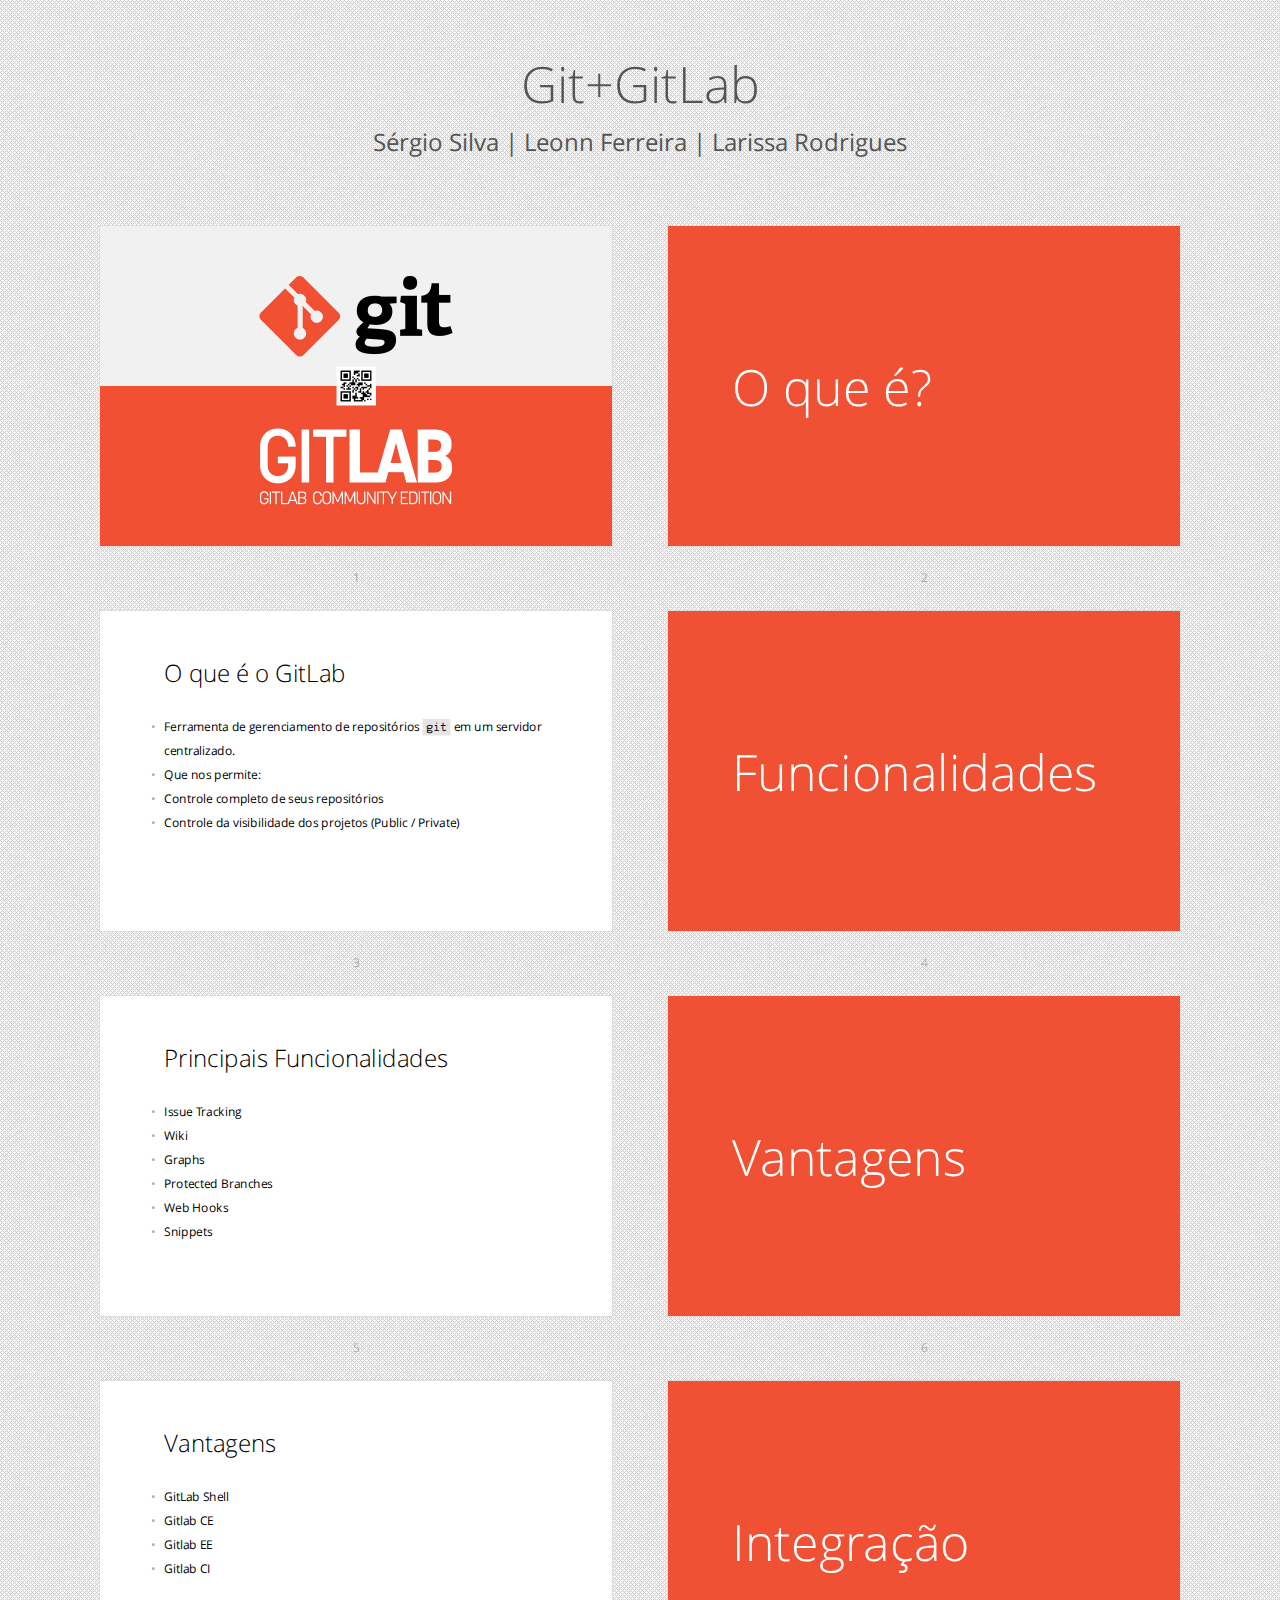
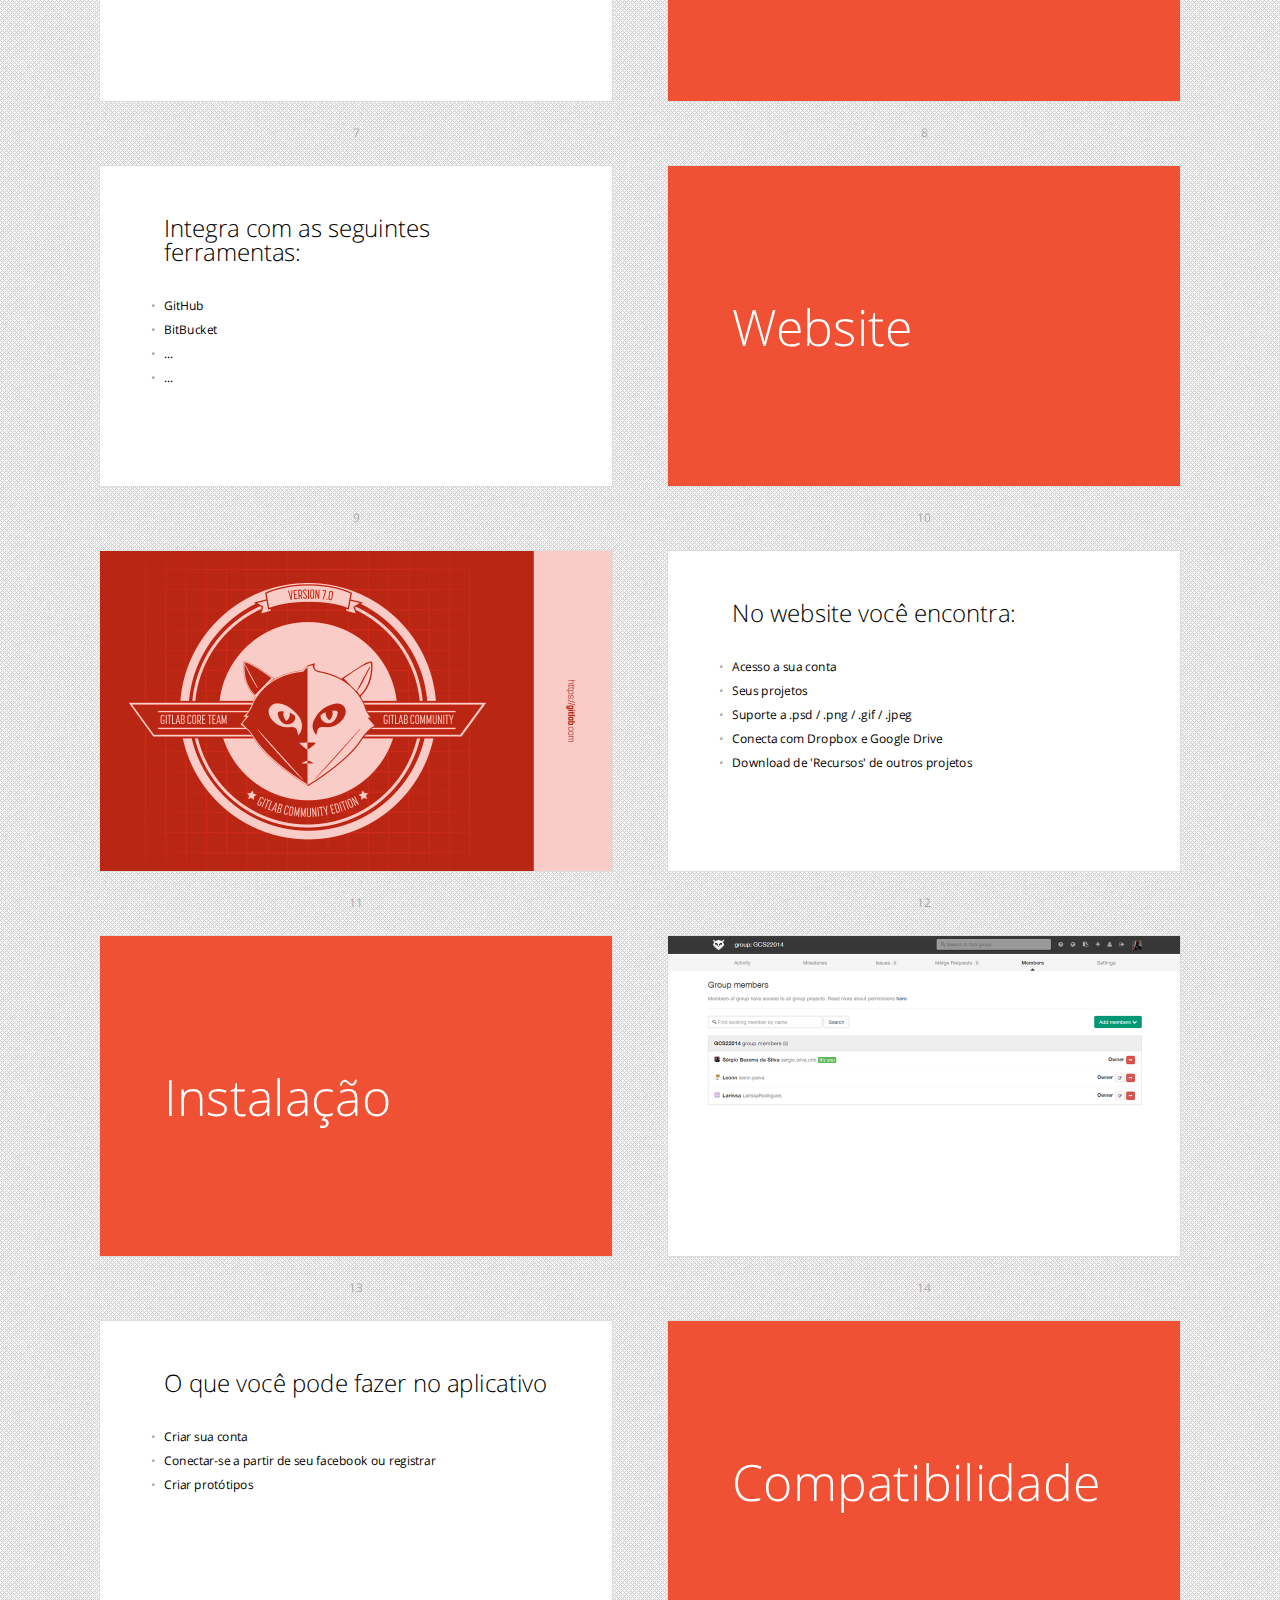
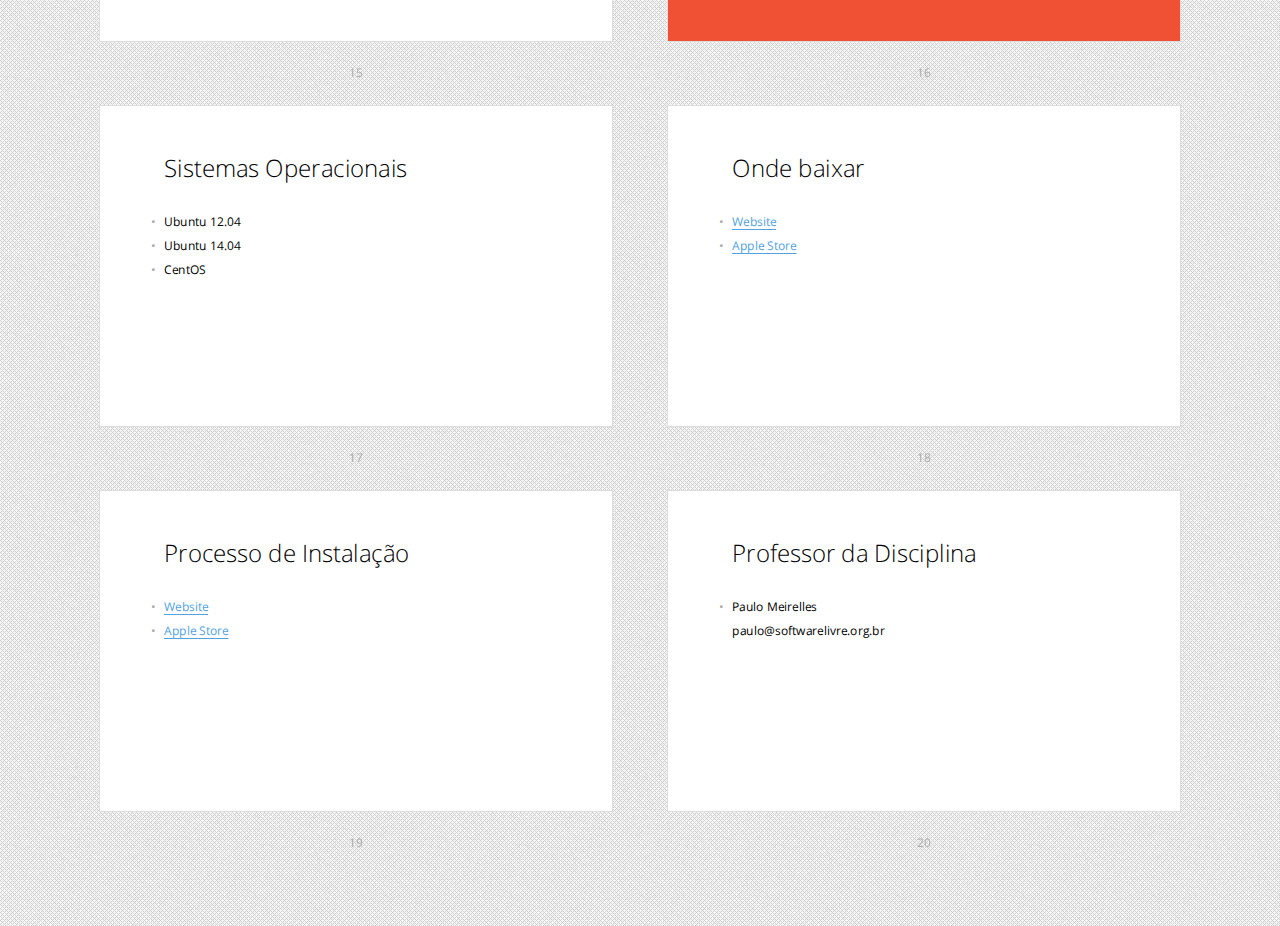
==== SlideApresentacao/shower/themes/bright/index.html @ 1a9dd39c "Slide Presentation" ====
<!DOCTYPE html>
<html lang="en">
<head>
	<title>Git+GitLab</title>
	<meta charset="utf-8">
	<link rel="shortcut icon" href="images/favicon.ico">
	<meta name="viewport" content="width=680, user-scalable=no">
	<meta http-equiv="x-ua-compatible" content="ie=edge">
	<link rel="stylesheet" href="styles/screen.css">
</head>
<body class="list">
	<!--
		Debug class on <body> enables
		cyan grid on slides
		-->
	<header class="caption">
		<h1>Git+GitLab</h1>
		<p>Sérgio Silva | Leonn Ferreira | Larissa Rodrigues</p>
	</header>
	<section class="slide cover" id="Cover">
		<div>
			<img src="pictures/capa_.jpg" alt="Git">
			<!--
				To apply styles to the certain slides
				set slide ID to get needed elements
				-->
			<style>
				#Cover h2 {
					margin:30px 0 0;
					color:#fff;
					text-shadow: 2px 2px 2px #000;
					text-align:center;
					font-size:70px;
					}
				#Cover p {
					margin:10px 0 0;
					text-align:center;
					color:#fff;
					font-style:italic;
					font-size:20px;
					}
				#Cover p a {
					color:#fff;
				}
				
				#Cover .subtitle{
					color:#fff;
					text-shadow: 2px 2px 2px #000;
					font-size:50px;
					font-weight:bold;
					line-height:120%;
				}
				
			</style>
		</div>

	</section>

	<section class="slide shout right" style="background-color:#f05033;"><div>
		<h2>O que é?</h2>
	</div></section>
	
	<section class="slide"><div>
		<h2>O que é o GitLab</h2>
		<ul>
			<li class="next">Ferramenta de gerenciamento de repositórios <code>git</code> em um servidor centralizado.</li>
			<li class="next">Que nos permite:</li>
			<li class="next">Controle completo de seus repositórios</li>
			<li class="next">Controle da visibilidade dos projetos (Public / Private)</li>
		</ul>
	</div></section>

	<section class="slide shout left" style="background-color:#f05033;"><div>
		<h2>Funcionalidades</h2>
	</div></section>

	<section class="slide"><div>
		<h2>Principais Funcionalidades</h2>
		<ul>
			<li>Issue Tracking</li>
			<li>Wiki</li>
			<li>Graphs</li>
			<li>Protected Branches</li>
			<li>Web Hooks</li>
			<li>Snippets</li>
		</ul>
	</div></section>

	<section class="slide shout left" style="background-color:#f05033;"><div>
		<h2>Vantagens</h2>
	</div></section>
	
	<section class="slide"><div>
		<h2>Vantagens</h2>
		<ul>
			<li>GitLab Shell</li>
			<li>Gitlab CE</li>
			<li>Gitlab EE</li>
			<li>Gitlab CI</li>
		</ul>
	</div></section>
	
	<section class="slide shout left" style="background-color:#f05033;"><div>
		<h2>Integração</h2>
	</div></section>
	
	<section class="slide"><div>
		<h2>Integra com as seguintes ferramentas:</h2>
		<ul>
			<li>GitHub</li>
			<li>BitBucket</li>
			<li>...</li>
			<li>...</li>
		</ul>
	</div></section>

	<section class="slide shout left" style="background-color:#f05033;"><div>
		<h2>Website</h2>
	</div></section>

	<section class="slide cover">
		<div>
			<img src="pictures/website.jpg" alt="Website">
		</div>
	</section>

	<section class="slide"><div>
		<h2>No website você encontra:</h2>
		<ul>
			<li class="next">Acesso a sua conta</li>
			<li class="next">Seus projetos</li>
			<li class="next">Suporte a .psd / .png / .gif / .jpeg</li>
			<li class="next">Conecta com Dropbox e Google Drive</li>
			<li class="next">Download de 'Recursos' de outros projetos</li>
		</ul>
	</div></section>

	<section class="slide shout left" style="background-color:#f05033;"><div>
		<h2>Instalação</h2>
	</div></section>

	<section class="slide cover">
		<div>
			<img src="pictures/members_group.jpg" alt="Montagem de time dentro da ferramenta">
		</div>
	</section>
	
	<section class="slide"><div>
		<h2>O que você pode fazer no aplicativo</h2>
		<ul>
			<li class="next">Criar sua conta</li>
			<li class="next">Conectar-se a partir de seu facebook ou registrar</li>
			<li class="next">Criar protótipos</li>
		</ul>
	</div></section>
	
	<section class="slide shout left" style="background-color:#f05033;"><div>
		<h2>Compatibilidade</h2>
	</div></section>

	<section class="slide"><div>
		<h2>Sistemas Operacionais</h2>
		<ul>
			<li class="next">Ubuntu 12.04</li>
			<li class="next">Ubuntu 14.04</li>
			<li class="next">CentOS</li>
		</ul>
	</div></section>

	<section class="slide"><div>
		<h2>Onde baixar</h2>
		<ul>
			<li class="next"><a href="http://marvelapp.com" target="_blank">Website</a></li>
			<li class="next"><a href="https://itunes.apple.com/us/app/marvel-app/id765801658?mt=8" target="_blank">Apple Store</a></li>
		</ul>
	</div></section>
	
	<section class="slide"><div>
		<h2>Processo de Instalação</h2>
		<ul>
			<li class="next"><a href="http://marvelapp.com" target="_blank">Website</a></li>
			<li class="next"><a href="https://itunes.apple.com/us/app/marvel-app/id765801658?mt=8" target="_blank">Apple Store</a></li>
		</ul>
	</div></section>
	
	<section class="slide"><div>
		<h2>Professor da Disciplina</h2>
		<ul>
			<li>Paulo Meirelles</li>
			<span>paulo@softwarelivre.org.br</span>
		</ul>
	</div></section>
	<!--
		To hide progress bar from entire presentation
		just remove “progress” element.
		-->
	<div class="progress"><div></div></div>
	<script src="../../shower.js"></script>
	<!-- Copyright © 2013 Yours Truly, Famous Inc. -->
</body>
</html>
---- SlideApresentacao/shower/themes/bright/styles/screen.css ----
/**
 * Bright theme for Shower HTML presentation engine: github.com/shower/bright
 * Copyright © 2010–2013 Vadim Makeev, pepelsbey.net
 * Licensed under MIT license: github.com/shower/shower/wiki/MIT-License
 */
@font-face{font-family:'Open Sans';src:url(../fonts/OpenSans.woff) format("woff")}@font-face{font-weight:700;font-family:'Open Sans';src:url(../fonts/OpenSans.Bold.woff) format("woff")}@font-face{font-style:italic;font-family:'Open Sans';src:url(../fonts/OpenSans.Italic.woff) format("woff")}@font-face{font-style:italic;font-weight:700;font-family:'Open Sans';src:url(../fonts/OpenSans.Bold.Italic.woff) format("woff")}@font-face{font-family:'Open Sans Light';src:url(../fonts/OpenSans.Light.woff) format("woff")}@font-face{font-family:'Anka Coder';src:url(../fonts/Anka.Coder.woff) format("woff")}@font-face{font-style:italic;font-family:'Anka Coder';src:url(../fonts/Anka.Coder.Italic.woff) format("woff")}html,body,div,span,applet,object,iframe,h1,h2,h3,h4,h5,h6,p,blockquote,pre,a,abbr,acronym,address,big,cite,code,del,dfn,em,img,ins,kbd,q,s,samp,small,strike,strong,sub,sup,tt,var,b,u,i,center,dl,dt,dd,ol,ul,li,fieldset,form,label,legend,table,caption,tbody,tfoot,thead,tr,th,td,article,aside,canvas,details,embed,figure,figcaption,footer,header,hgroup,menu,nav,output,ruby,section,summary,time,mark,audio,video{margin:0;padding:0;border:0;font-size:100%;font:inherit;vertical-align:baseline}article,aside,details,figcaption,figure,footer,header,hgroup,menu,nav,section{display:block}body{line-height:1}ol,ul{list-style:none}blockquote,q{quotes:none}blockquote:before,blockquote:after,q:before,q:after{content:'';content:none}table{border-collapse:collapse;border-spacing:0}body{counter-reset:slide;font:24px/2 'Open Sans',sans-serif}a{text-decoration:none}.caption{display:none;margin:0 0 60px;padding:0 50px 0 0;color:#555}.caption h1{font:50px 'Open Sans Light',sans-serif}.caption a{color:#52a2df}.caption a:hover{border-bottom:.1em solid}.badge{position:absolute;top:0;right:0;display:none;overflow:hidden;visibility:hidden;width:11em;height:11em;line-height:2.5;font-size:15px}.badge a{position:absolute;bottom:50%;right:-50%;left:-50%;visibility:visible;background:#52a2df;color:#FFF;text-align:center;-webkit-transform-origin:50% 100%;-ms-transform-origin:50% 100%;transform-origin:50% 100%;-webkit-transform:rotate(45deg)translateY(-1em);-ms-transform:rotate(45deg)translateY(-1em);transform:rotate(45deg)translateY(-1em)}.slide{position:relative;width:1024px;height:640px;background:#FFF;color:#000;-webkit-print-color-adjust:exact;-webkit-text-size-adjust:none;-moz-text-size-adjust:none;-ms-text-size-adjust:none}.slide:after{position:absolute;right:0;bottom:45px;left:0;color:#AAA;counter-increment:slide;content:counter(slide);text-align:center;line-height:1}.slide>div{position:absolute;top:0;left:0;overflow:hidden;padding:100px 96px 0 128px;width:800px;height:540px}.debug .slide{background-image:url(../images/grid-16x10.svg)}.slide h2{margin:0 0 58px;font:48px/1 'Open Sans Light',sans-serif}.slide p{margin:0 0 48px}.slide a{border-bottom:.1em solid;color:#52a2df}.slide b,.slide strong{font-weight:700}.slide i,.slide em{font-style:italic}.slide kbd,.slide code,.slide samp{padding:2px 7px;background:rgba(0,0,0,.1);-moz-tab-size:4;-o-tab-size:4;tab-size:4;line-height:1;font-family:'Anka Coder',monospace}.slide blockquote{font-style:italic}.slide blockquote:before{position:absolute;margin:-50px 0 0 -100px;color:#DDD;content:'\201C';line-height:1;font-size:200px}.slide blockquote+figcaption{margin:-48px 0 48px;font-style:italic;font-weight:700}.slide ol,.slide ul{margin:0 0 48px;counter-reset:list}.slide ol li,.slide ul li{text-indent:-2em}.slide ol li:before,.slide ul li:before{display:inline-block;width:2em;color:#AAA;text-align:right}.slide ol ol,.slide ol ul,.slide ul ol,.slide ul ul{margin:0 0 0 2em}.slide ul>li:before{content:'\2022\00A0\00A0\2009'}.slide ul>li:lang(ru):before{content:'\2014\00A0\2009'}.slide ol>li:before{counter-increment:list;content:counter(list)".\00A0\2009"}.slide pre{margin:0 0 45px;padding:3px 0 0;counter-reset:code;white-space:normal}.slide pre code{display:block;padding:0;background:0 0;white-space:pre;line-height:2}.slide pre code:before{position:absolute;margin-left:-50px;color:#AAA;counter-increment:code;content:counter(code,decimal-leading-zero)"."}.slide pre code:only-child:before{content:''}.slide pre mark{background:0 0;color:#52a2df;font-style:normal}.slide pre mark.important{padding:3px 7px 0;background:#52a2df;color:#FFF}.slide pre mark.comment{color:#AAA}.slide table{margin:0 0 50px;width:100%;border-collapse:collapse;border-spacing:0}.slide table th,.slide table td{background:url("[data-uri]") 0 100% repeat-x}.slide table th{text-align:left;font-weight:700}.slide table.striped tr:nth-child(even){background:#f1f7fc}.slide.cover,.slide.shout{z-index:1}.slide.cover:after,.slide.shout:after{content:''}.slide.cover{background:#000}.slide.cover img,.slide.cover svg,.slide.cover video,.slide.cover object,.slide.cover canvas,.slide.cover iframe{position:absolute;top:0;left:0;z-index:-1}.slide.cover.w img,.slide.cover.w svg,.slide.cover.w video,.slide.cover.w object,.slide.cover.w canvas,.slide.cover.w iframe{top:50%;width:100%;-webkit-transform:translateY(-50%);-ms-transform:translateY(-50%);transform:translateY(-50%)}.slide.cover.h img,.slide.cover.h svg,.slide.cover.h video,.slide.cover.h object,.slide.cover.h canvas,.slide.cover.h iframe{left:50%;height:100%;-webkit-transform:translateX(-50%);-ms-transform:translateX(-50%);transform:translateX(-50%)}.slide.cover.w.h img,.slide.cover.w.h svg,.slide.cover.w.h video,.slide.cover.w.h object,.slide.cover.w.h canvas,.slide.cover.w.h iframe{top:0;left:0;-webkit-transform:none;-ms-transform:none;transform:none}.slide.shout{background:#52a2df}.slide.shout h2{position:absolute;top:50%;left:128px;right:96px;color:#FFF;font-size:100px;-webkit-transform:translateY(-50%);-ms-transform:translateY(-50%);transform:translateY(-50%)}.slide.shout h2 a{border-bottom:none;color:#FFF}.slide .place{position:absolute;top:50%;left:50%;-webkit-transform:translate(-50%,-50%);-ms-transform:translate(-50%,-50%);transform:translate(-50%,-50%)}.slide .place.t.l,.slide .place.t.r,.slide .place.b.r,.slide .place.b.l{-webkit-transform:none;-ms-transform:none;transform:none}.slide .place.t,.slide .place.b{-webkit-transform:translate(-50%,0);-ms-transform:translate(-50%,0);transform:translate(-50%,0)}.slide .place.l,.slide .place.r{-webkit-transform:translate(0,-50%);-ms-transform:translate(0,-50%);transform:translate(0,-50%)}.slide .place.t,.slide .place.t.l,.slide .place.t.r{top:0}.slide .place.r{right:0;left:auto}.slide .place.b,.slide .place.b.r,.slide .place.b.l{top:auto;bottom:0}.slide .place.l{left:0}.slide footer{position:absolute;left:0;right:0;bottom:-640px;z-index:1;display:none;padding:20px 96px 20px 128px;background:#fafac4;-webkit-box-shadow:0 0 0 2px rgba(0,0,0,.05);box-shadow:0 0 0 2px rgba(0,0,0,.05);-webkit-transition:bottom .3s;transition:bottom .3s}.slide:hover footer{bottom:0}@media screen{.list{position:absolute;clip:rect(0,auto,auto,0);padding:50px 0 50px 50px;background:#e2e2e2 url(../images/mesh.png) 50% 0;text-align:center}.list .caption,.list .badge{display:block}.list .slide{position:relative;top:270px;display:inline-block;margin:-270px -462px 0 0;text-align:left;-webkit-transform-origin:0 0;-ms-transform-origin:0 0;transform-origin:0 0;-webkit-transform:scale(.5);-ms-transform:scale(.5);transform:scale(.5)}.list .slide:before{position:absolute;top:0;left:0;z-index:-1;width:512px;height:320px;-webkit-box-shadow:0 0 0 1px #DDD;box-shadow:0 0 0 1px #DDD;content:'';-webkit-transform-origin:0 0;-ms-transform-origin:0 0;transform-origin:0 0;-webkit-transform:scale(2);-ms-transform:scale(2);transform:scale(2)}.list .slide:after{top:100%;bottom:auto;padding-top:50px}.list .slide:hover:before{-webkit-box-shadow:0 0 0 1px #eee,0 0 0 12px rgba(255,255,255,.5);box-shadow:0 0 0 1px #eee,0 0 0 12px rgba(255,255,255,.5)}.list .slide:target:before{-webkit-box-shadow:0 0 10px 0 #3c96db,0 0 0 12px #52a2df;box-shadow:0 0 10px 0 #3c96db,0 0 0 12px #52a2df}.list .slide:target:after{color:#52a2df}.list .slide>div:before{position:absolute;top:0;right:0;bottom:0;left:0;z-index:2;content:''}.list .slide.cover:after,.list .slide.shout:after{content:counter(slide)}.list .slide footer{display:block}.full{position:absolute;top:50%;left:50%;overflow:hidden;margin:-320px 0 0 -512px;width:1024px;height:640px;background:#000}.full .slide{position:absolute;top:0;left:0;margin-left:150%}.full .slide .next{visibility:hidden}.full .slide .next.active{visibility:visible}.full .slide:target{margin:0}.full .slide.shout.right h2,.full .slide.shout.up h2{opacity:0;-webkit-transition:all .4s ease-out;transition:all .4s ease-out}.full .slide.shout.right:target h2,.full .slide.shout.up:target h2{opacity:1;-webkit-transform:translateX(0)translateY(-50%);-ms-transform:translateX(0)translateY(-50%);transform:translateX(0)translateY(-50%)}.full .slide.shout.right h2{-webkit-transform:translateX(-100%)translateY(-50%);-ms-transform:translateX(-100%)translateY(-50%);transform:translateX(-100%)translateY(-50%)}.full .slide.shout.up h2{-webkit-transform:translateX(0)translateY(100%);-ms-transform:translateX(0)translateY(100%);transform:translateX(0)translateY(100%)}.full .progress{position:absolute;right:0;bottom:0;left:0;z-index:1}.full .progress div{position:absolute;left:0;bottom:0;width:0;height:8px;background:#52a2df;-webkit-transition:width .2s linear;transition:width .2s linear}}@media screen and (-webkit-min-device-pixel-ratio:2),screen and (min-resolution:192dpi){.list{background-image:url(../images/mesh@2x.png);-webkit-background-size:256px;background-size:256px}}@media screen and (max-width:1180px){.list .slide{top:430px;margin:-430px -718px 0 0;-webkit-transform:scale(.25);-ms-transform:scale(.25);transform:scale(.25)}}@media screen and (max-width:1180px){.list .slide:before{width:256px;height:160px;-webkit-transform:scale(4);-ms-transform:scale(4);transform:scale(4)}}@media screen and (max-width:1180px){.list .slide:after{width:512px;-webkit-transform-origin:0 0;-ms-transform-origin:0 0;transform-origin:0 0;-webkit-transform:scale(2);-ms-transform:scale(2);transform:scale(2)}}@page{margin:0;size:1024px 640px}
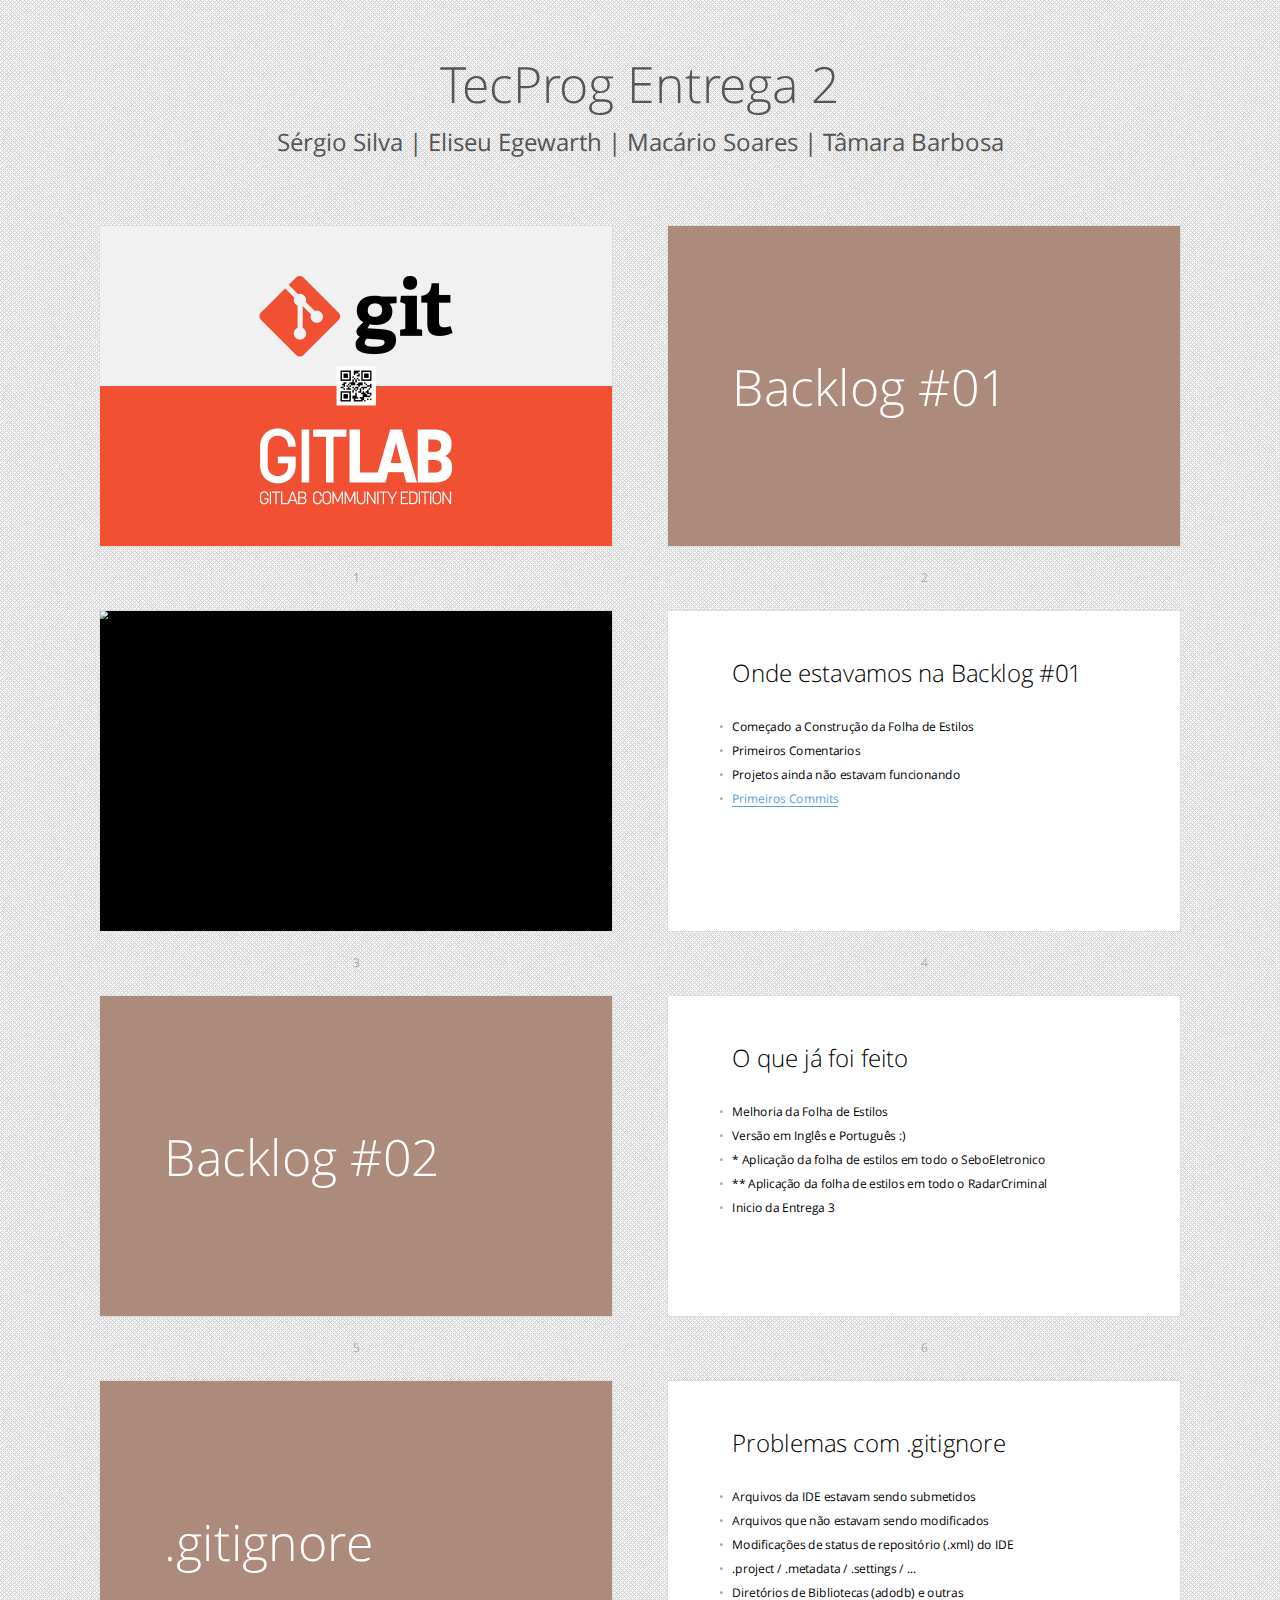
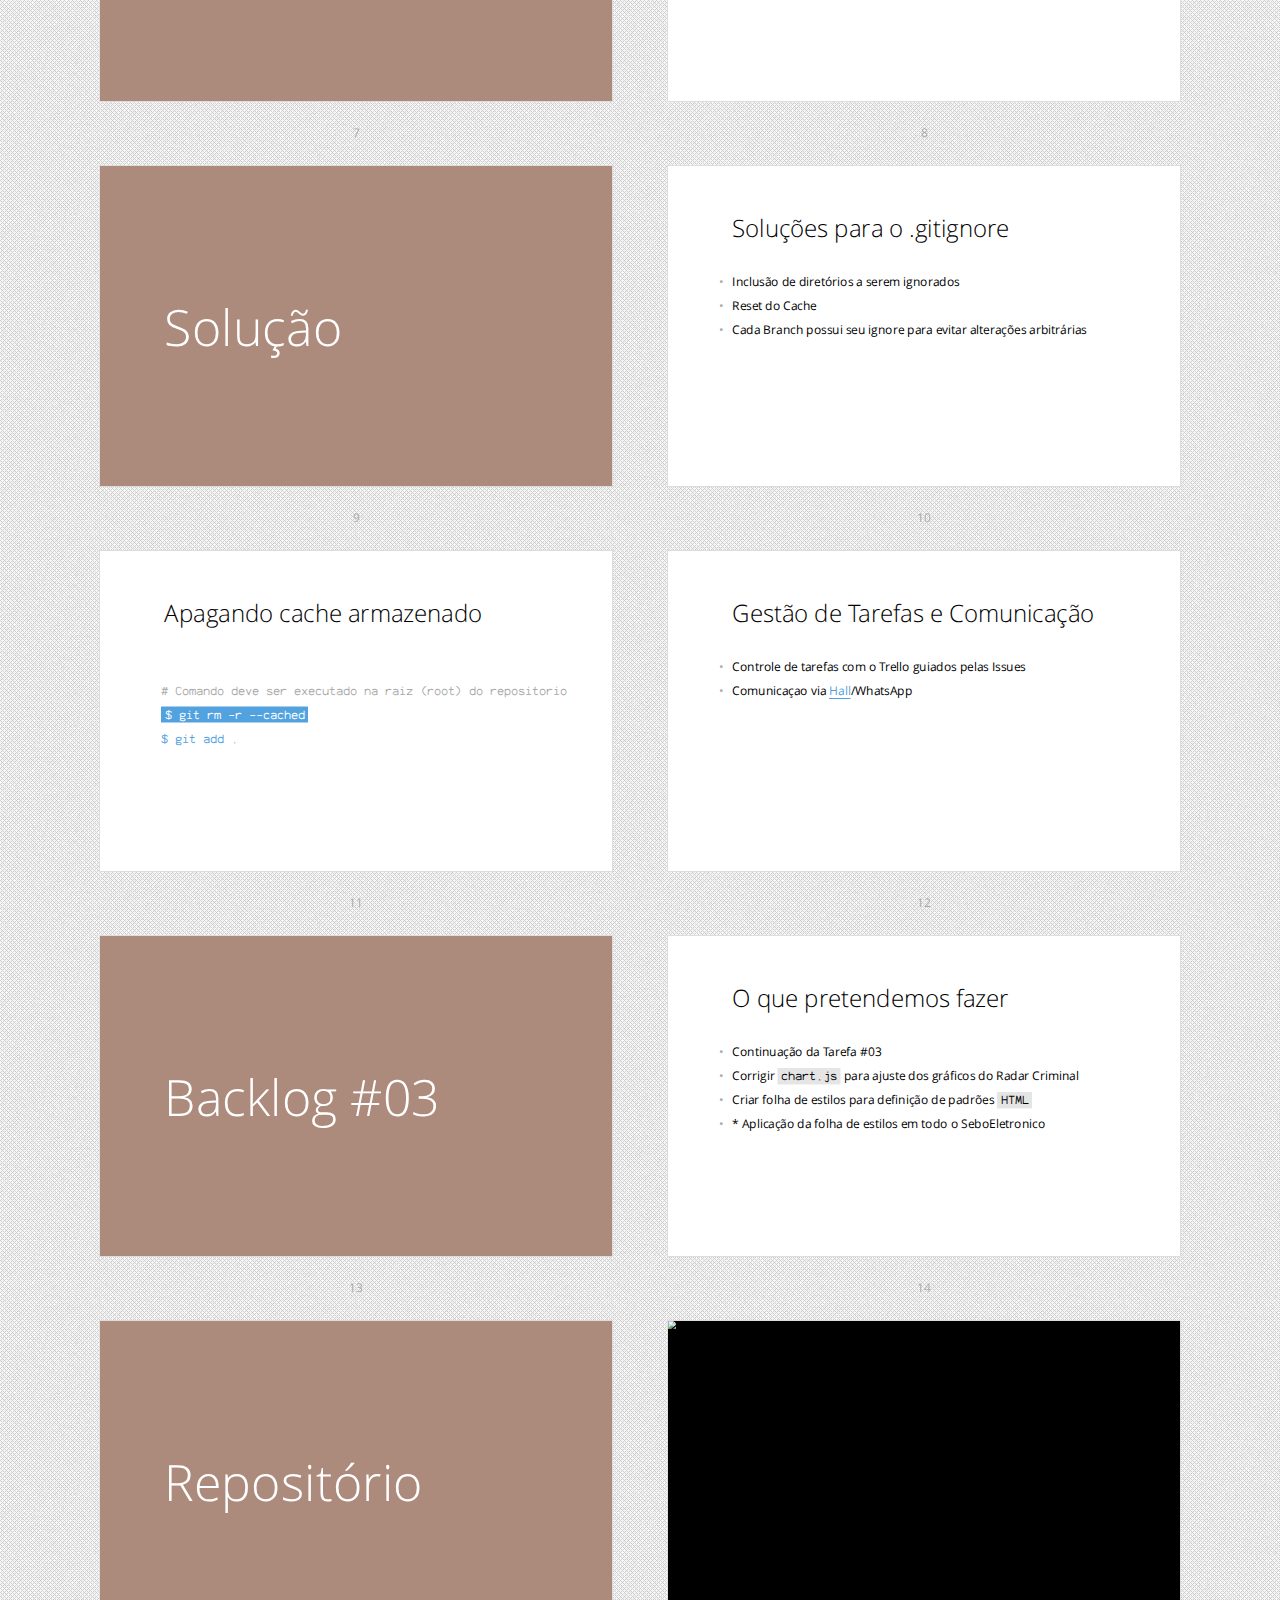
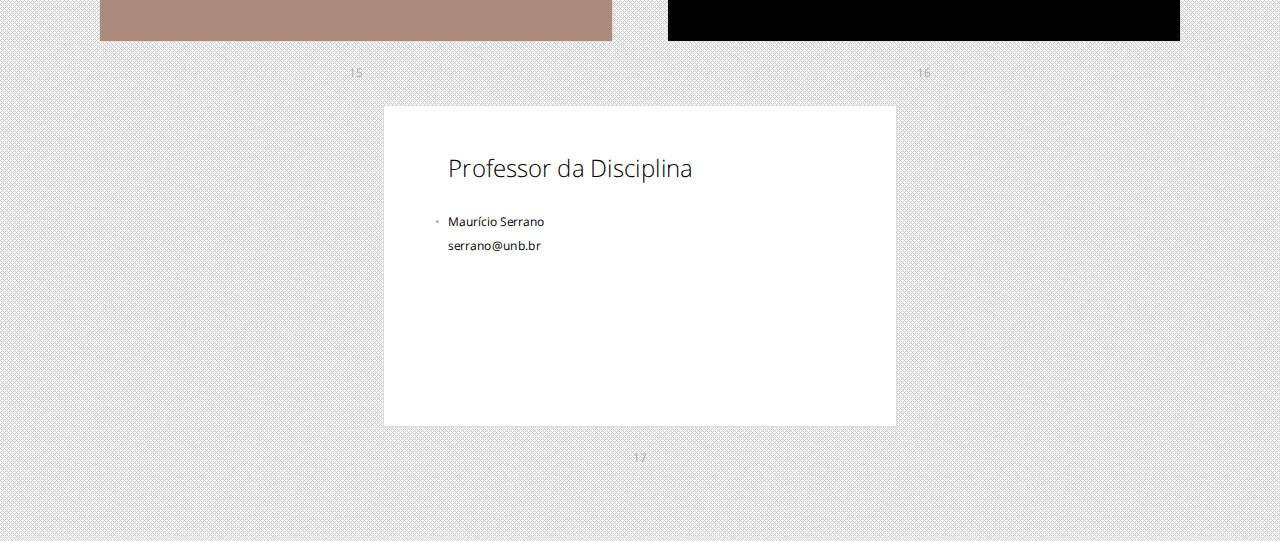
==== commit 09c71a06: "Modificacoes Slide Final da apresentacao" ====
--- a/SlideApresentacao/shower/themes/bright/index.html
+++ b/SlideApresentacao/shower/themes/bright/index.html
@@ -1,7 +1,7 @@
 <!DOCTYPE html>
 <html lang="en">
 <head>
-	<title>Git+GitLab</title>
+	<title>TecProg Entrega 2</title>
 	<meta charset="utf-8">
 	<link rel="shortcut icon" href="images/favicon.ico">
 	<meta name="viewport" content="width=680, user-scalable=no">
@@ -14,8 +14,8 @@
 		cyan grid on slides
 		-->
 	<header class="caption">
-		<h1>Git+GitLab</h1>
-		<p>Sérgio Silva | Leonn Ferreira | Larissa Rodrigues</p>
+		<h1>TecProg Entrega 2</h1>
+		<p>Sérgio Silva | Eliseu Egewarth | Macário Soares | Tâmara Barbosa</p>
 	</header>
 	<section class="slide cover" id="Cover">
 		<div>
@@ -56,138 +56,117 @@
 
 	</section>
 
-	<section class="slide shout right" style="background-color:#f05033;"><div>
-		<h2>O que é?</h2>
+	<section class="slide shout right" style="background-color:#ac8a7c;"><div>
+		<h2>Backlog #01</h2>
+	</div></section>
+	
+	<section class="slide cover">
+		<div>
+			<img src="images/entrega_1.png" alt="Commits Primeira Semana">
+		</div>
+	</section>
+	
+	<section class="slide"><div>
+		<h2>Onde estavamos na Backlog #01</h2>
+		<ul>
+			<li class="next">Começado a Construção da Folha de Estilos</li>
+			<li class="next">Primeiros Comentarios</li>
+			<li class="next">Projetos ainda não estavam funcionando</li>
+			<li class="next"><a href="https://github.com/TecProg22014/TecProg2014-2/graphs/contributors?from=2014-08-17&to=2014-08-28&type=c" target="_blank">Primeiros Commits</a></li>
+		</ul>
+	</div></section>
+
+	<section class="slide shout left" style="background-color:#ac8a7c;"><div>
+		<h2>Backlog #02</h2>
+	</div></section>
+
+	<section class="slide"><div>
+		<h2>O que já foi feito</h2>
+		<ul>
+			<li class="next">Melhoria da Folha de Estilos</li>
+			<li class="next">Versão em Inglês e Português :)</li>
+			<li class="next">* Aplicação da folha de estilos em todo o SeboEletronico</li>
+			<li class="next">** Aplicação da folha de estilos em todo o RadarCriminal</li>
+			<li class="next">Inicio da Entrega 3</li>
+		</ul>
+	</div></section>
+
+	<section class="slide shout left" style="background-color:#ac8a7c;"><div>
+		<h2>.gitignore</h2>
 	</div></section>
 	
 	<section class="slide"><div>
-		<h2>O que é o GitLab</h2>
+		<h2>Problemas com .gitignore</h2>
 		<ul>
-			<li class="next">Ferramenta de gerenciamento de repositórios <code>git</code> em um servidor centralizado.</li>
-			<li class="next">Que nos permite:</li>
-			<li class="next">Controle completo de seus repositórios</li>
-			<li class="next">Controle da visibilidade dos projetos (Public / Private)</li>
+			<li class="next">Arquivos da IDE estavam sendo submetidos</li>
+			<li class="next">Arquivos que não estavam sendo modificados</li>
+			<li class="next">Modificações de status de repositório (.xml) do IDE</li>
+			<li class="next">.project / .metadata / .settings / ...</li>
+			<li class="next">Diretórios de Bibliotecas (adodb) e outras</li>
+		</ul>
+	</div></section>
+	
+	<section class="slide shout left" style="background-color:#ac8a7c;"><div>
+		<h2>Solução</h2>
+	</div></section>
+	
+	<section class="slide"><div>
+		<h2>Soluções para o .gitignore</h2>
+		<ul>
+			<li class="next">Inclusão de diretórios a serem ignorados</li>
+			<li class="next">Reset do Cache</li>
+			<li class="next">Cada Branch possui seu ignore para evitar alterações arbitrárias</li>
+		</ul>
+	</div></section>
+	
+	<section class="slide"><div>
+		<h2>Apagando cache armazenado</h2>
+		<pre style="margin-left:-230px;">
+			<code>
+				<mark class="comment">&#35; Comando deve ser executado na raiz (root) do repositorio</mark>
+				<mark class="important">&#36; git rm -r --cached</mark>
+				<mark>&#36; git add .</mark>
+			</code>
+		</pre>
+	</div></section>
+	
+	<section class="slide"><div>
+		<h2>Gestão de Tarefas e Comunicação</h2>
+		<ul>
+			<li class="next">Controle de tarefas com o Trello guiados pelas Issues</li>
+			<li class="next">Comunicaçao via <a href="https://hall.com" target="_blank">Hall</a>/WhatsApp</li>
+		</ul>
+	</div></section>
+	
+	<section class="slide shout left" style="background-color:#ac8a7c;"><div>
+		<h2>Backlog #03</h2>
+	</div></section>
+
+	<section class="slide"><div>
+		<h2>O que pretendemos fazer</h2>
+		<ul>
+			<li class="next">Continuação da Tarefa #03</li>
+			<li class="next">Corrigir <code>chart.js</code> para ajuste dos gráficos do Radar Criminal</li>
+			<li class="next">Criar folha de estilos para definição de padrões <code>HTML</code></li>
+			<li class="next">* Aplicação da folha de estilos em todo o SeboEletronico</li>
 		</ul>
 	</div></section>
 
-	<section class="slide shout left" style="background-color:#f05033;"><div>
-		<h2>Funcionalidades</h2>
-	</div></section>
-
-	<section class="slide"><div>
-		<h2>Principais Funcionalidades</h2>
-		<ul>
-			<li>Issue Tracking</li>
-			<li>Wiki</li>
-			<li>Graphs</li>
-			<li>Protected Branches</li>
-			<li>Web Hooks</li>
-			<li>Snippets</li>
-		</ul>
-	</div></section>
-
-	<section class="slide shout left" style="background-color:#f05033;"><div>
-		<h2>Vantagens</h2>
-	</div></section>
-	
-	<section class="slide"><div>
-		<h2>Vantagens</h2>
-		<ul>
-			<li>GitLab Shell</li>
-			<li>Gitlab CE</li>
-			<li>Gitlab EE</li>
-			<li>Gitlab CI</li>
-		</ul>
-	</div></section>
-	
-	<section class="slide shout left" style="background-color:#f05033;"><div>
-		<h2>Integração</h2>
-	</div></section>
-	
-	<section class="slide"><div>
-		<h2>Integra com as seguintes ferramentas:</h2>
-		<ul>
-			<li>GitHub</li>
-			<li>BitBucket</li>
-			<li>...</li>
-			<li>...</li>
-		</ul>
-	</div></section>
-
-	<section class="slide shout left" style="background-color:#f05033;"><div>
-		<h2>Website</h2>
+	<section class="slide shout left" style="background-color:#ac8a7c;"><div>
+		<h2>Repositório</h2>
 	</div></section>
 
 	<section class="slide cover">
 		<div>
-			<img src="pictures/website.jpg" alt="Website">
-		</div>
-	</section>
-
-	<section class="slide"><div>
-		<h2>No website você encontra:</h2>
-		<ul>
-			<li class="next">Acesso a sua conta</li>
-			<li class="next">Seus projetos</li>
-			<li class="next">Suporte a .psd / .png / .gif / .jpeg</li>
-			<li class="next">Conecta com Dropbox e Google Drive</li>
-			<li class="next">Download de 'Recursos' de outros projetos</li>
-		</ul>
-	</div></section>
-
-	<section class="slide shout left" style="background-color:#f05033;"><div>
-		<h2>Instalação</h2>
-	</div></section>
-
-	<section class="slide cover">
-		<div>
-			<img src="pictures/members_group.jpg" alt="Montagem de time dentro da ferramenta">
+			<img src="images/status_atual.png" alt="Repositório do GitHub">
 		</div>
 	</section>
 	
 	<section class="slide"><div>
-		<h2>O que você pode fazer no aplicativo</h2>
-		<ul>
-			<li class="next">Criar sua conta</li>
-			<li class="next">Conectar-se a partir de seu facebook ou registrar</li>
-			<li class="next">Criar protótipos</li>
-		</ul>
-	</div></section>
-	
-	<section class="slide shout left" style="background-color:#f05033;"><div>
-		<h2>Compatibilidade</h2>
-	</div></section>
-
-	<section class="slide"><div>
-		<h2>Sistemas Operacionais</h2>
-		<ul>
-			<li class="next">Ubuntu 12.04</li>
-			<li class="next">Ubuntu 14.04</li>
-			<li class="next">CentOS</li>
-		</ul>
-	</div></section>
-
-	<section class="slide"><div>
-		<h2>Onde baixar</h2>
-		<ul>
-			<li class="next"><a href="http://marvelapp.com" target="_blank">Website</a></li>
-			<li class="next"><a href="https://itunes.apple.com/us/app/marvel-app/id765801658?mt=8" target="_blank">Apple Store</a></li>
-		</ul>
-	</div></section>
-	
-	<section class="slide"><div>
-		<h2>Processo de Instalação</h2>
-		<ul>
-			<li class="next"><a href="http://marvelapp.com" target="_blank">Website</a></li>
-			<li class="next"><a href="https://itunes.apple.com/us/app/marvel-app/id765801658?mt=8" target="_blank">Apple Store</a></li>
-		</ul>
-	</div></section>
-	
-	<section class="slide"><div>
 		<h2>Professor da Disciplina</h2>
 		<ul>
-			<li>Paulo Meirelles</li>
-			<span>paulo@softwarelivre.org.br</span>
+			<li>Maurício Serrano</li>
+			<span>serrano@unb.br</span>
 		</ul>
 	</div></section>
 	<!--
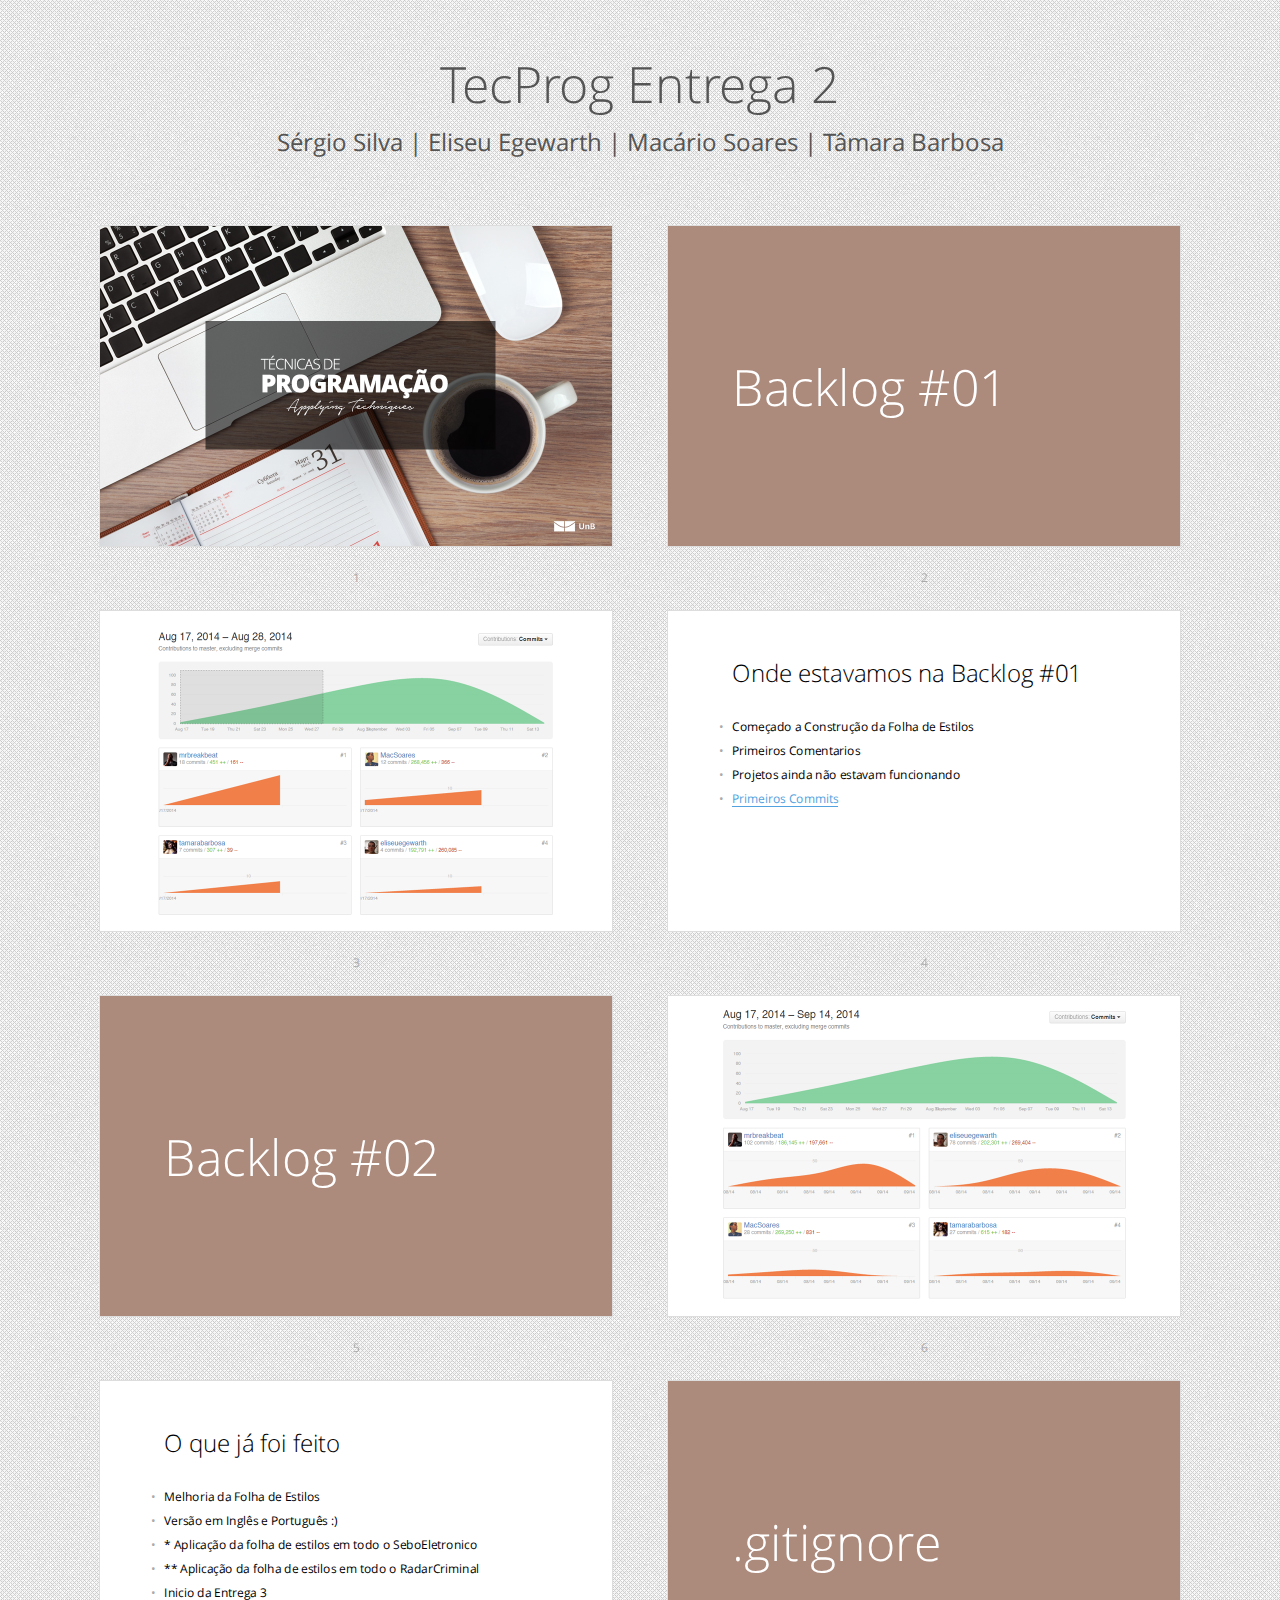
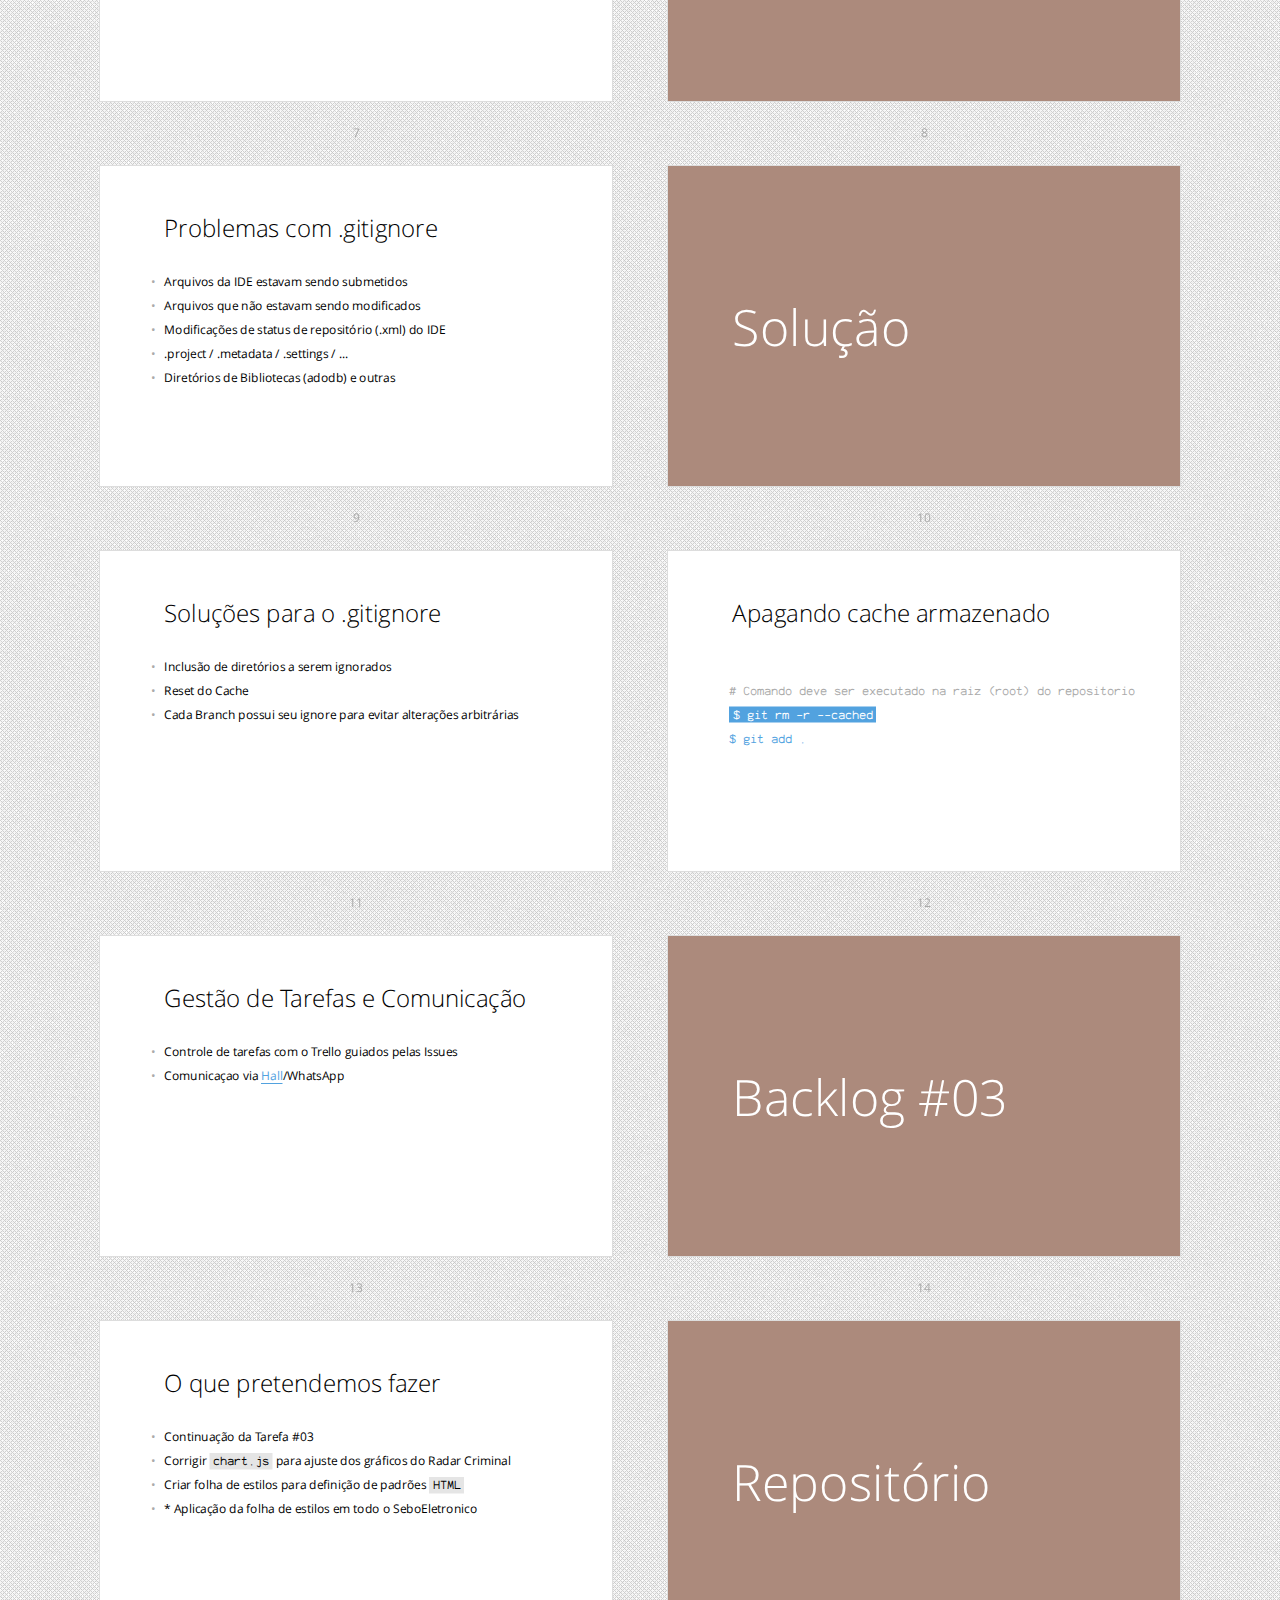
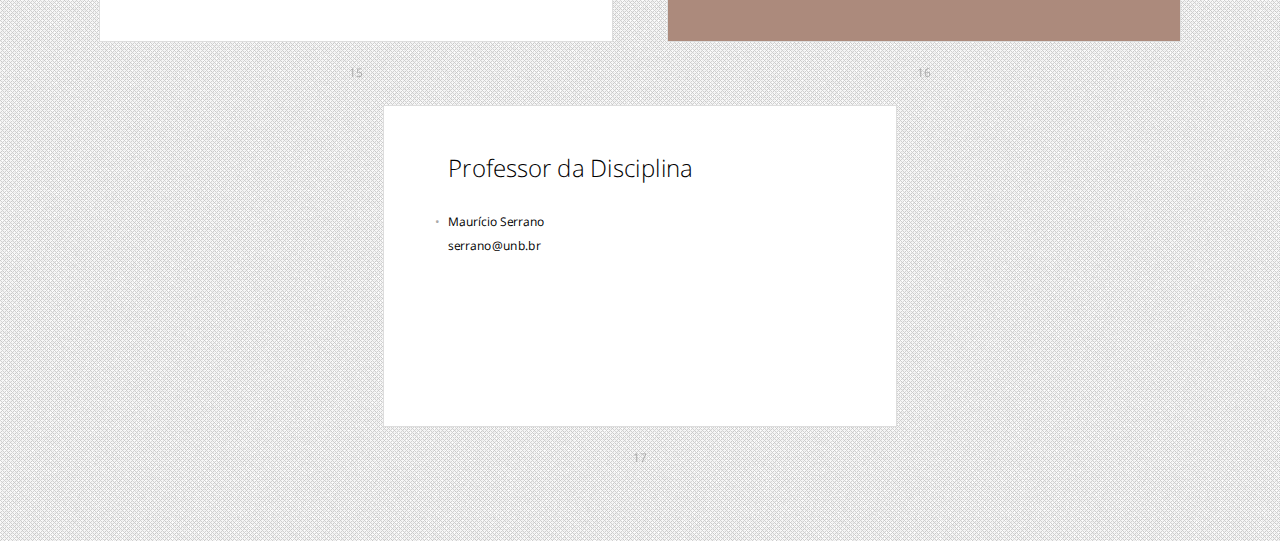
==== commit 085faa15: "Merge branch 'Variable_Names--Dao' into Applying_Stylesheet--Visao" ====
--- a/SlideApresentacao/shower/themes/bright/index.html
+++ b/SlideApresentacao/shower/themes/bright/index.html
@@ -79,6 +79,12 @@
 	<section class="slide shout left" style="background-color:#ac8a7c;"><div>
 		<h2>Backlog #02</h2>
 	</div></section>
+	
+	<section class="slide cover">
+		<div>
+			<img src="images/status_atual.png" alt="Repositório do GitHub">
+		</div>
+	</section>
 
 	<section class="slide"><div>
 		<h2>O que já foi feito</h2>
@@ -155,12 +161,6 @@
 	<section class="slide shout left" style="background-color:#ac8a7c;"><div>
 		<h2>Repositório</h2>
 	</div></section>
-
-	<section class="slide cover">
-		<div>
-			<img src="images/status_atual.png" alt="Repositório do GitHub">
-		</div>
-	</section>
 	
 	<section class="slide"><div>
 		<h2>Professor da Disciplina</h2>
